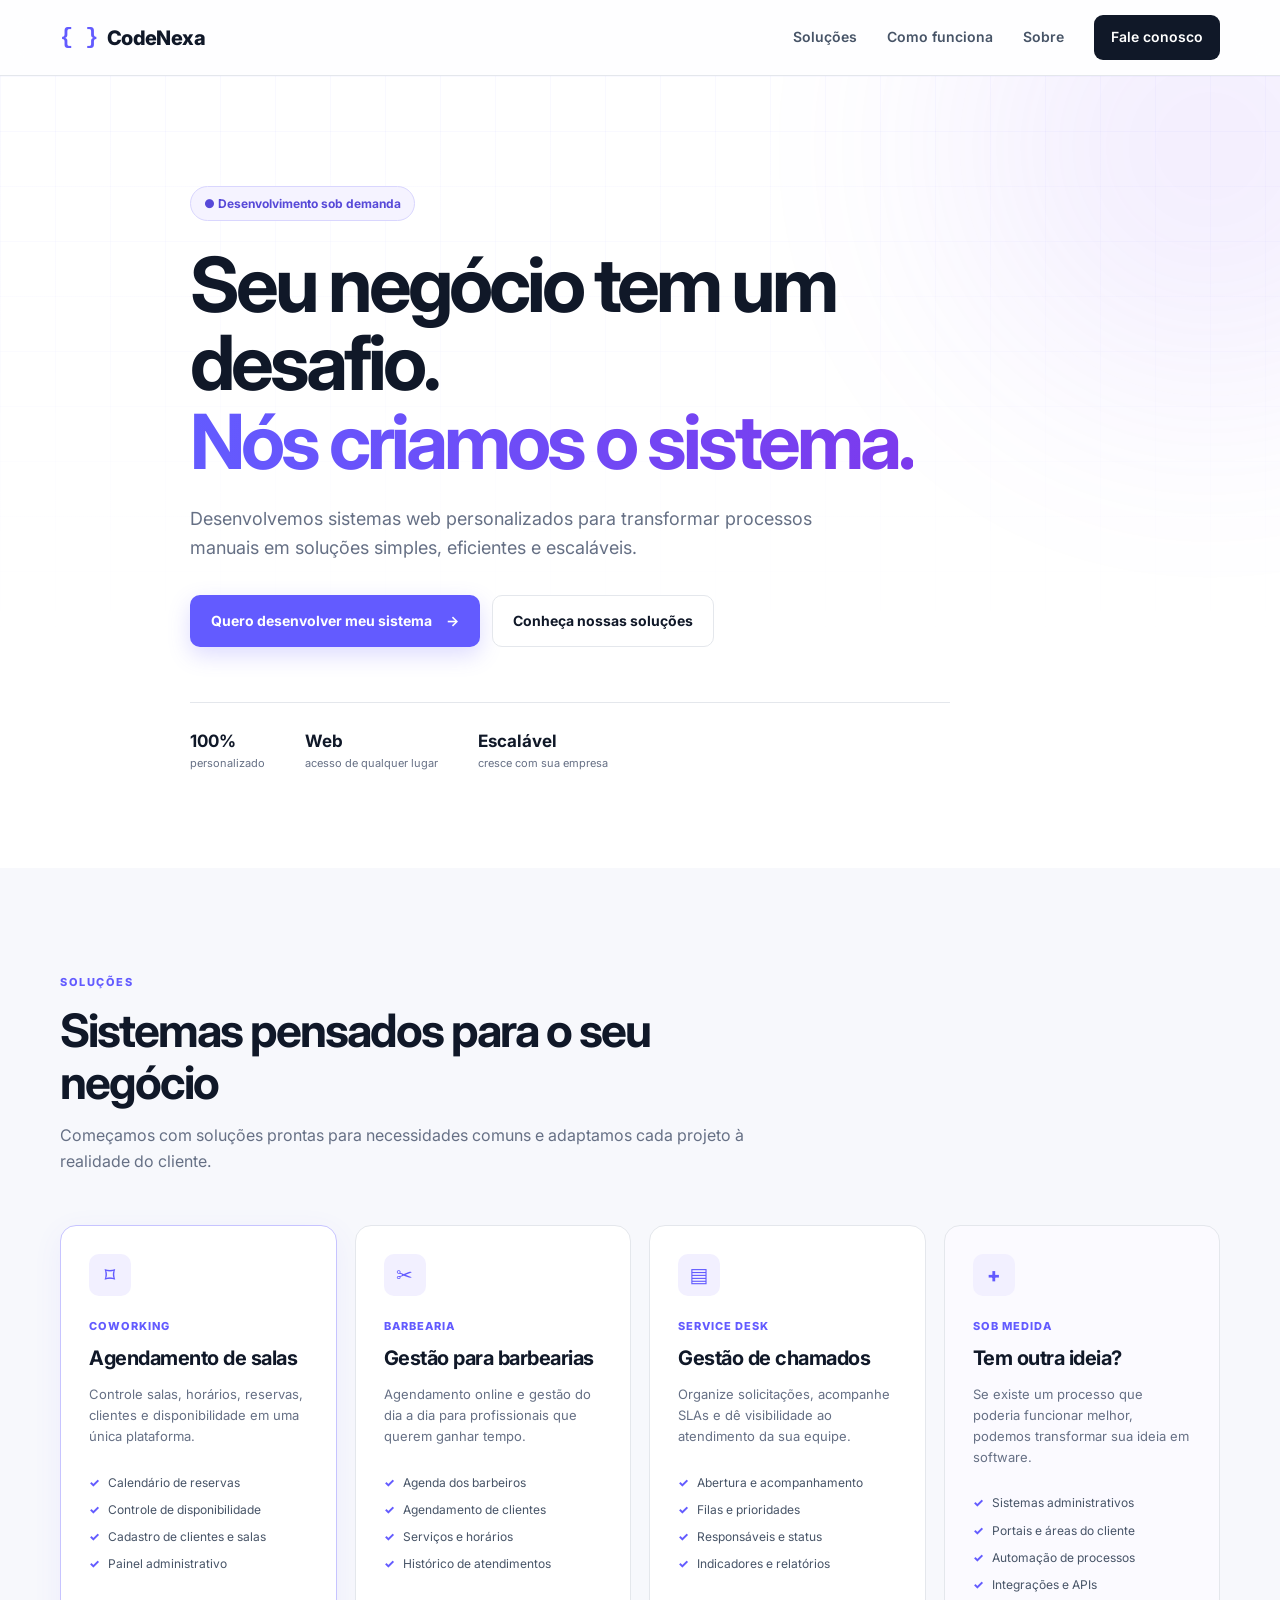
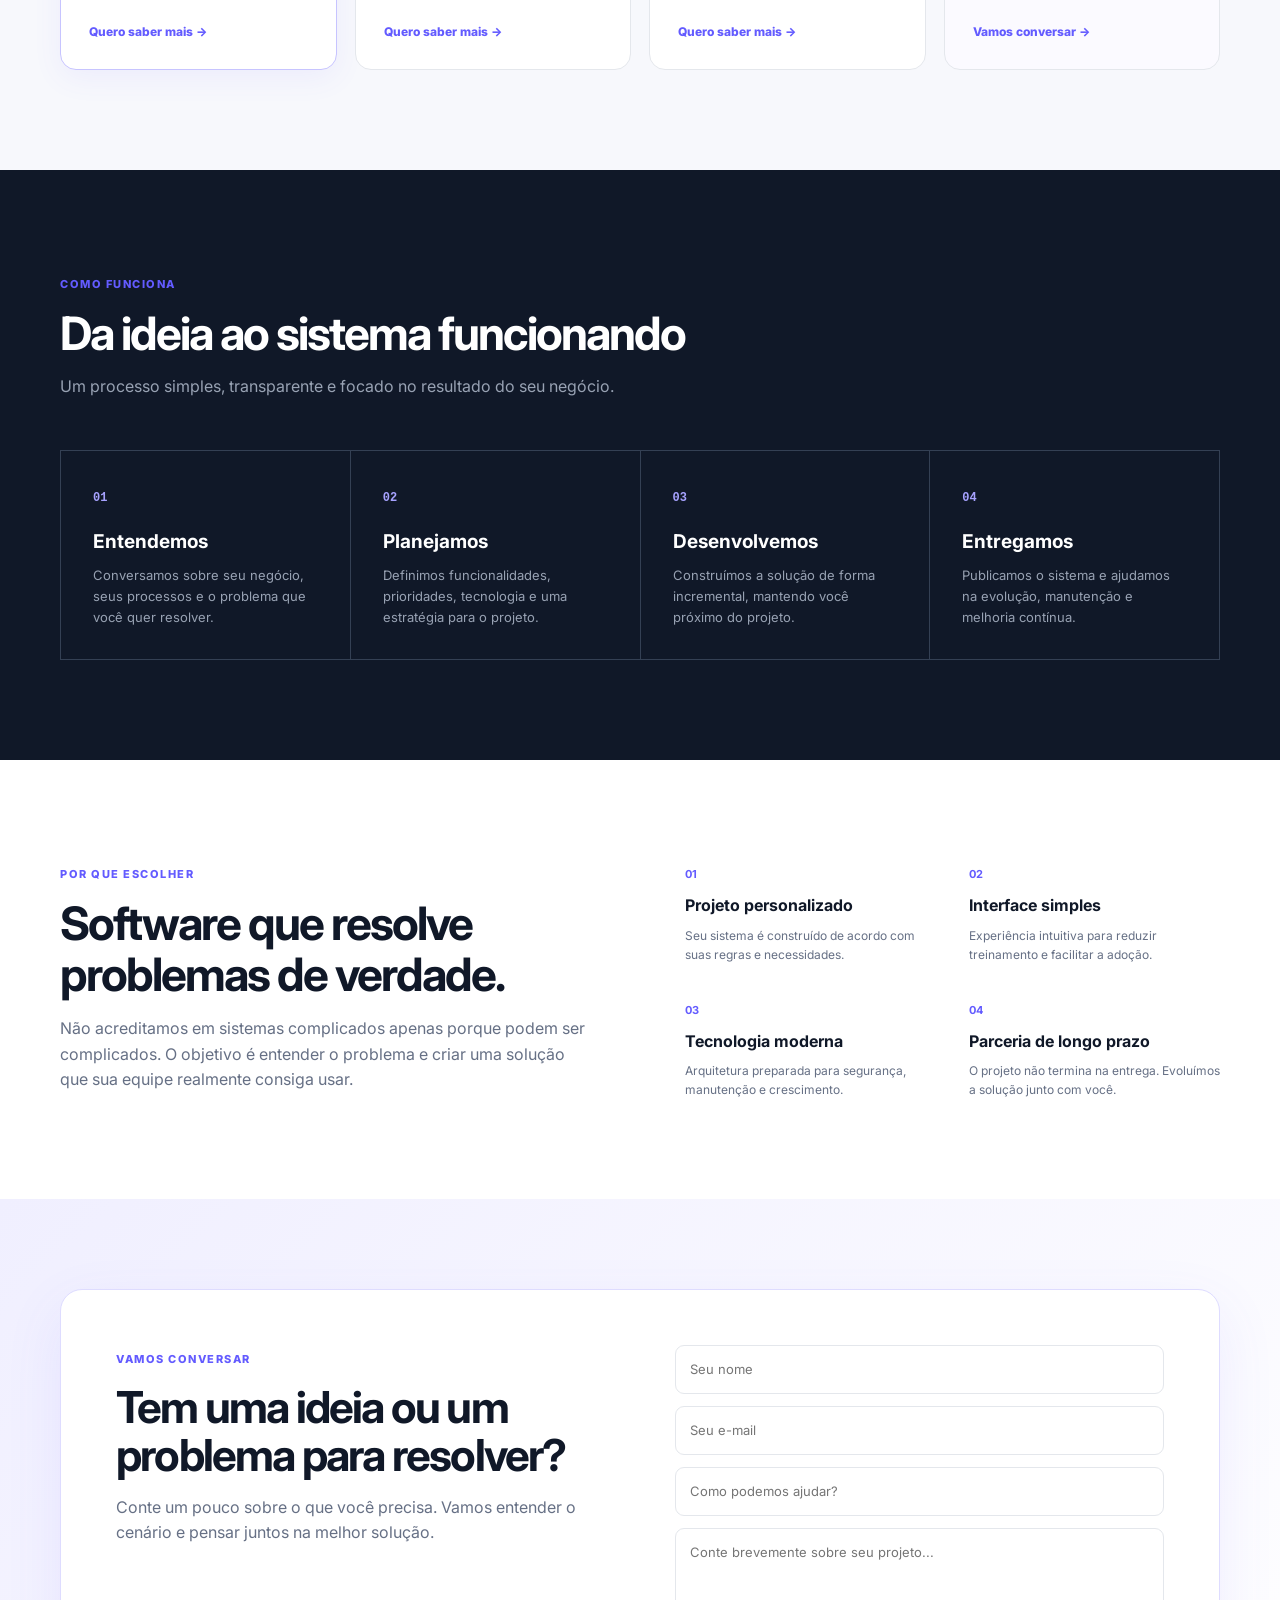
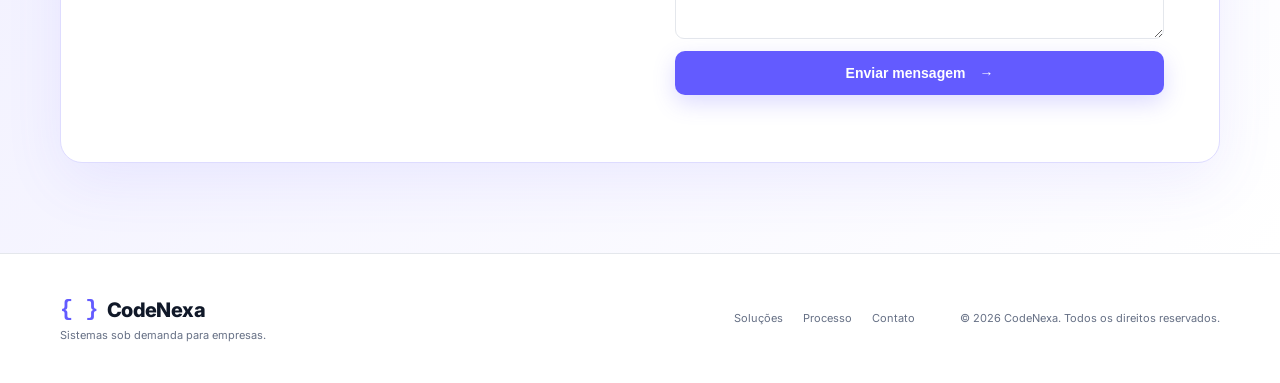
==== index.html @ 0413a6aa "Add files via upload" ====
<!DOCTYPE html>
<html lang="pt-BR">
<head>
  <meta charset="UTF-8">
  <meta name="viewport" content="width=device-width, initial-scale=1.0">
  <meta name="description" content="Desenvolvimento de sistemas sob demanda para empresas. Agendamento, gestão, atendimento e soluções personalizadas.">
  <title>CodeNexa — Sistemas sob demanda</title>
  <link rel="preconnect" href="https://fonts.googleapis.com">
  <link rel="preconnect" href="https://fonts.gstatic.com" crossorigin>
  <link href="https://fonts.googleapis.com/css2?family=Inter:wght@400;500;600;700;800&display=swap" rel="stylesheet">
  <link rel="stylesheet" href="style.css">
</head>
<body>
  <header class="header">
    <div class="container nav">
      <a href="#inicio" class="logo"><span class="logo-mark">{ }</span> CodeNexa</a>
      <nav>
        <a href="#solucoes">Soluções</a>
        <a href="#processo">Como funciona</a>
        <a href="#sobre">Sobre</a>
        <a href="#contato" class="nav-cta">Fale conosco</a>
      </nav>
      <button class="menu-btn" aria-label="Abrir menu">☰</button>
    </div>
  </header>

  <main>
    <section id="inicio" class="hero">
      <div class="hero-grid"></div>
      <div class="container hero-content">
        <div class="badge">● Desenvolvimento sob demanda</div>
        <h1>Seu negócio tem um desafio.<br><span>Nós criamos o sistema.</span></h1>
        <p class="hero-text">
          Desenvolvemos sistemas web personalizados para transformar processos manuais
          em soluções simples, eficientes e escaláveis.
        </p>
        <div class="hero-actions">
          <a href="#contato" class="btn btn-primary">Quero desenvolver meu sistema <span>→</span></a>
          <a href="#solucoes" class="btn btn-secondary">Conheça nossas soluções</a>
        </div>
        <div class="trust">
          <div><strong>100%</strong><span>personalizado</span></div>
          <div><strong>Web</strong><span>acesso de qualquer lugar</span></div>
          <div><strong>Escalável</strong><span>cresce com sua empresa</span></div>
        </div>
      </div>
    </section>

    <section id="solucoes" class="section">
      <div class="container">
        <div class="section-heading">
          <span class="eyebrow">SOLUÇÕES</span>
          <h2>Sistemas pensados para o seu negócio</h2>
          <p>Começamos com soluções prontas para necessidades comuns e adaptamos cada projeto à realidade do cliente.</p>
        </div>

        <div class="cards">
          <article class="card featured">
            <div class="card-icon">⌑</div>
            <span class="card-tag">Coworking</span>
            <h3>Agendamento de salas</h3>
            <p>Controle salas, horários, reservas, clientes e disponibilidade em uma única plataforma.</p>
            <ul>
              <li>Calendário de reservas</li>
              <li>Controle de disponibilidade</li>
              <li>Cadastro de clientes e salas</li>
              <li>Painel administrativo</li>
            </ul>
            <a href="#contato">Quero saber mais →</a>
          </article>

          <article class="card">
            <div class="card-icon">✂</div>
            <span class="card-tag">Barbearia</span>
            <h3>Gestão para barbearias</h3>
            <p>Agendamento online e gestão do dia a dia para profissionais que querem ganhar tempo.</p>
            <ul>
              <li>Agenda dos barbeiros</li>
              <li>Agendamento de clientes</li>
              <li>Serviços e horários</li>
              <li>Histórico de atendimentos</li>
            </ul>
            <a href="#contato">Quero saber mais →</a>
          </article>

          <article class="card">
            <div class="card-icon">▤</div>
            <span class="card-tag">Service Desk</span>
            <h3>Gestão de chamados</h3>
            <p>Organize solicitações, acompanhe SLAs e dê visibilidade ao atendimento da sua equipe.</p>
            <ul>
              <li>Abertura e acompanhamento</li>
              <li>Filas e prioridades</li>
              <li>Responsáveis e status</li>
              <li>Indicadores e relatórios</li>
            </ul>
            <a href="#contato">Quero saber mais →</a>
          </article>

          <article class="card custom">
            <div class="card-icon">+</div>
            <span class="card-tag">Sob medida</span>
            <h3>Tem outra ideia?</h3>
            <p>Se existe um processo que poderia funcionar melhor, podemos transformar sua ideia em software.</p>
            <ul>
              <li>Sistemas administrativos</li>
              <li>Portais e áreas do cliente</li>
              <li>Automação de processos</li>
              <li>Integrações e APIs</li>
            </ul>
            <a href="#contato">Vamos conversar →</a>
          </article>
        </div>
      </div>
    </section>

    <section id="processo" class="section dark">
      <div class="container">
        <div class="section-heading light">
          <span class="eyebrow">COMO FUNCIONA</span>
          <h2>Da ideia ao sistema funcionando</h2>
          <p>Um processo simples, transparente e focado no resultado do seu negócio.</p>
        </div>
        <div class="steps">
          <div class="step"><span>01</span><h3>Entendemos</h3><p>Conversamos sobre seu negócio, seus processos e o problema que você quer resolver.</p></div>
          <div class="step"><span>02</span><h3>Planejamos</h3><p>Definimos funcionalidades, prioridades, tecnologia e uma estratégia para o projeto.</p></div>
          <div class="step"><span>03</span><h3>Desenvolvemos</h3><p>Construímos a solução de forma incremental, mantendo você próximo do projeto.</p></div>
          <div class="step"><span>04</span><h3>Entregamos</h3><p>Publicamos o sistema e ajudamos na evolução, manutenção e melhoria contínua.</p></div>
        </div>
      </div>
    </section>

    <section id="sobre" class="section about">
      <div class="container about-grid">
        <div>
          <span class="eyebrow">POR QUE ESCOLHER</span>
          <h2>Software que resolve problemas de verdade.</h2>
          <p>Não acreditamos em sistemas complicados apenas porque podem ser complicados. O objetivo é entender o problema e criar uma solução que sua equipe realmente consiga usar.</p>
        </div>
        <div class="benefits">
          <div><b>01</b><h3>Projeto personalizado</h3><p>Seu sistema é construído de acordo com suas regras e necessidades.</p></div>
          <div><b>02</b><h3>Interface simples</h3><p>Experiência intuitiva para reduzir treinamento e facilitar a adoção.</p></div>
          <div><b>03</b><h3>Tecnologia moderna</h3><p>Arquitetura preparada para segurança, manutenção e crescimento.</p></div>
          <div><b>04</b><h3>Parceria de longo prazo</h3><p>O projeto não termina na entrega. Evoluímos a solução junto com você.</p></div>
        </div>
      </div>
    </section>

    <section id="contato" class="contact">
      <div class="container contact-box">
        <div>
          <span class="eyebrow">VAMOS CONVERSAR</span>
          <h2>Tem uma ideia ou um problema para resolver?</h2>
          <p>Conte um pouco sobre o que você precisa. Vamos entender o cenário e pensar juntos na melhor solução.</p>
        </div>
        <form id="contact-form">
          <input type="text" id="name" placeholder="Seu nome" required>
          <input type="email" id="email" placeholder="Seu e-mail" required>
          <input type="text" id="subject" placeholder="Como podemos ajudar?" required>
          <textarea id="message" rows="4" placeholder="Conte brevemente sobre seu projeto..." required></textarea>
          <button class="btn btn-primary" type="submit">Enviar mensagem <span>→</span></button>
          <small id="form-feedback"></small>
        </form>
      </div>
    </section>
  </main>

  <footer>
    <div class="container footer">
      <div><a href="#inicio" class="logo"><span class="logo-mark">{ }</span> CodeNexa</a><p>Sistemas sob demanda para empresas.</p></div>
      <div class="footer-links"><a href="#solucoes">Soluções</a><a href="#processo">Processo</a><a href="#contato">Contato</a></div>
      <p class="copyright">© <span id="year"></span> CodeNexa. Todos os direitos reservados.</p>
    </div>
  </footer>
  <script src="script.js"></script>
</body>
</html>
---- style.css ----
*{box-sizing:border-box;margin:0;padding:0}
:root{--bg:#f7f8fc;--surface:#fff;--text:#101828;--muted:#667085;--line:#e4e7ec;--primary:#635bff;--primary2:#7c3aed;--dark:#101828;--max:1160px}
html{scroll-behavior:smooth}
body{font-family:Inter,system-ui,sans-serif;color:var(--text);background:var(--bg);line-height:1.6}
a{text-decoration:none;color:inherit}
.container{width:min(var(--max),calc(100% - 40px));margin:auto}
.header{height:76px;background:rgba(255,255,255,.86);backdrop-filter:blur(14px);border-bottom:1px solid var(--line);position:sticky;top:0;z-index:20}
.nav{height:100%;display:flex;align-items:center;justify-content:space-between}
.logo{font-size:20px;font-weight:800;letter-spacing:-.6px;display:flex;align-items:center;gap:9px}
.logo-mark{color:var(--primary);font-family:monospace;font-size:22px}
nav{display:flex;align-items:center;gap:30px;font-size:14px;font-weight:600;color:#475467}
nav a:hover{color:var(--primary)}
.nav-cta{background:var(--dark);color:#fff!important;padding:11px 17px;border-radius:9px}
.menu-btn{display:none;border:0;background:none;font-size:24px}
.hero{position:relative;overflow:hidden;background:#fff;padding:110px 0 95px}
.hero-grid{position:absolute;inset:0;background-image:linear-gradient(rgba(99,91,255,.06) 1px,transparent 1px),linear-gradient(90deg,rgba(99,91,255,.06) 1px,transparent 1px);background-size:55px 55px;mask-image:linear-gradient(to bottom,black,transparent 75%);opacity:.65}
.hero:after{content:"";position:absolute;width:500px;height:500px;background:#8b5cf6;filter:blur(120px);opacity:.10;border-radius:50%;right:-180px;top:-180px}
.hero-content{position:relative;z-index:1;max-width:900px}
.badge{display:inline-flex;gap:8px;align-items:center;border:1px solid #d9d6fe;background:#f5f3ff;color:#5749d8;border-radius:999px;padding:7px 13px;font-size:12px;font-weight:700;margin-bottom:24px}
.hero h1{font-size:clamp(44px,6vw,76px);line-height:1.03;letter-spacing:-4px;max-width:900px}
.hero h1 span{background:linear-gradient(100deg,var(--primary),var(--primary2));-webkit-background-clip:text;background-clip:text;color:transparent}
.hero-text{font-size:18px;color:var(--muted);max-width:650px;margin:25px 0 32px}
.hero-actions{display:flex;gap:12px;flex-wrap:wrap}
.btn{display:inline-flex;justify-content:center;align-items:center;gap:14px;padding:14px 20px;border-radius:10px;font-weight:700;font-size:14px;border:1px solid transparent;cursor:pointer}
.btn-primary{background:var(--primary);color:white;box-shadow:0 8px 22px rgba(99,91,255,.22)}
.btn-primary:hover{transform:translateY(-1px);background:#554df0}
.btn-secondary{border-color:var(--line);background:white}
.trust{display:flex;gap:40px;margin-top:55px;padding-top:25px;border-top:1px solid var(--line);max-width:760px}
.trust div{display:flex;flex-direction:column}.trust strong{font-size:17px}.trust span{font-size:11px;color:var(--muted)}
.section{padding:100px 0}
.section-heading{max-width:700px;margin-bottom:50px}.eyebrow{font-size:11px;font-weight:800;letter-spacing:1.5px;color:var(--primary)}
.section-heading h2,.about h2{font-size:clamp(32px,4vw,46px);line-height:1.12;letter-spacing:-2px;margin:12px 0 15px}.section-heading p,.about p{color:var(--muted)}
.cards{display:grid;grid-template-columns:repeat(4,1fr);gap:18px}
.card{background:var(--surface);border:1px solid var(--line);border-radius:16px;padding:28px;min-height:400px;display:flex;flex-direction:column;transition:.2s}
.card:hover{transform:translateY(-5px);box-shadow:0 16px 35px rgba(16,24,40,.08)}
.card.featured{border-color:#c7c4ff;box-shadow:0 8px 30px rgba(99,91,255,.07)}
.card-icon{width:42px;height:42px;border-radius:10px;background:#f2f0ff;color:var(--primary);display:grid;place-items:center;font-weight:800;font-size:20px;margin-bottom:22px}
.card-tag{font-size:11px;color:var(--primary);font-weight:800;text-transform:uppercase;letter-spacing:1px}
.card h3{font-size:20px;margin:7px 0 10px;letter-spacing:-.5px}.card p{font-size:13px;color:var(--muted);margin-bottom:18px}
.card ul{list-style:none;font-size:12px;color:#475467;margin-bottom:20px}.card li{margin:8px 0}.card li:before{content:"✓";color:#635bff;font-weight:800;margin-right:8px}
.card a{margin-top:auto;color:var(--primary);font-size:12px;font-weight:800}.custom{background:#fbfaff}
.dark{background:var(--dark);color:#fff}.light p{color:#98a2b3}.light h2{color:#fff}
.steps{display:grid;grid-template-columns:repeat(4,1fr);gap:1px;background:#344054;border:1px solid #344054}
.step{background:var(--dark);padding:32px}.step span{font:700 12px monospace;color:#a7a2ff}.step h3{margin:18px 0 8px;font-size:19px}.step p{color:#98a2b3;font-size:13px}
.about{background:#fff}.about-grid{display:grid;grid-template-columns:1fr 1fr;gap:90px;align-items:start}
.benefits{display:grid;grid-template-columns:1fr 1fr;gap:32px}.benefits b{color:var(--primary);font-size:11px}.benefits h3{font-size:16px;margin:7px 0}.benefits p{font-size:12px}
.contact{padding:90px 0;background:linear-gradient(135deg,#f0efff,#fff)}
.contact-box{background:#fff;border:1px solid #dedcff;border-radius:22px;padding:55px;display:grid;grid-template-columns:1fr 1fr;gap:70px;box-shadow:0 20px 60px rgba(99,91,255,.09)}
.contact-box h2{font-size:clamp(30px,4vw,44px);line-height:1.1;letter-spacing:-1.8px;margin:12px 0 15px}.contact-box p{color:var(--muted)}
form{display:grid;gap:12px}input,textarea{width:100%;border:1px solid var(--line);border-radius:9px;padding:13px 14px;font:inherit;font-size:13px;outline:none;background:#fff}input:focus,textarea:focus{border-color:#aaa5ff;box-shadow:0 0 0 3px #eeecff}textarea{resize:vertical}form .btn{border:0}.form-feedback{font-size:12px;color:var(--primary)}
footer{background:#fff;border-top:1px solid var(--line);padding:38px 0}.footer{display:flex;align-items:center;gap:30px}.footer p{font-size:11px;color:var(--muted)}.footer-links{display:flex;gap:20px;margin-left:auto;font-size:11px;color:#667085}.copyright{margin-left:15px}
@media(max-width:900px){.cards{grid-template-columns:1fr 1fr}.steps{grid-template-columns:1fr 1fr}.about-grid,.contact-box{grid-template-columns:1fr;gap:40px}.contact-box{padding:35px}.footer{flex-wrap:wrap}.copyright{margin-left:0;width:100%}}
@media(max-width:650px){.container{width:min(var(--max),calc(100% - 28px))}.header{height:68px}nav{display:none}.menu-btn{display:block}.hero{padding:75px 0 65px}.hero h1{font-size:45px;letter-spacing:-2.5px}.hero-text{font-size:16px}.trust{gap:20px}.section{padding:70px 0}.cards,.steps,.benefits{grid-template-columns:1fr}.card{min-height:auto}.contact{padding:60px 0}.footer-links{display:none}}
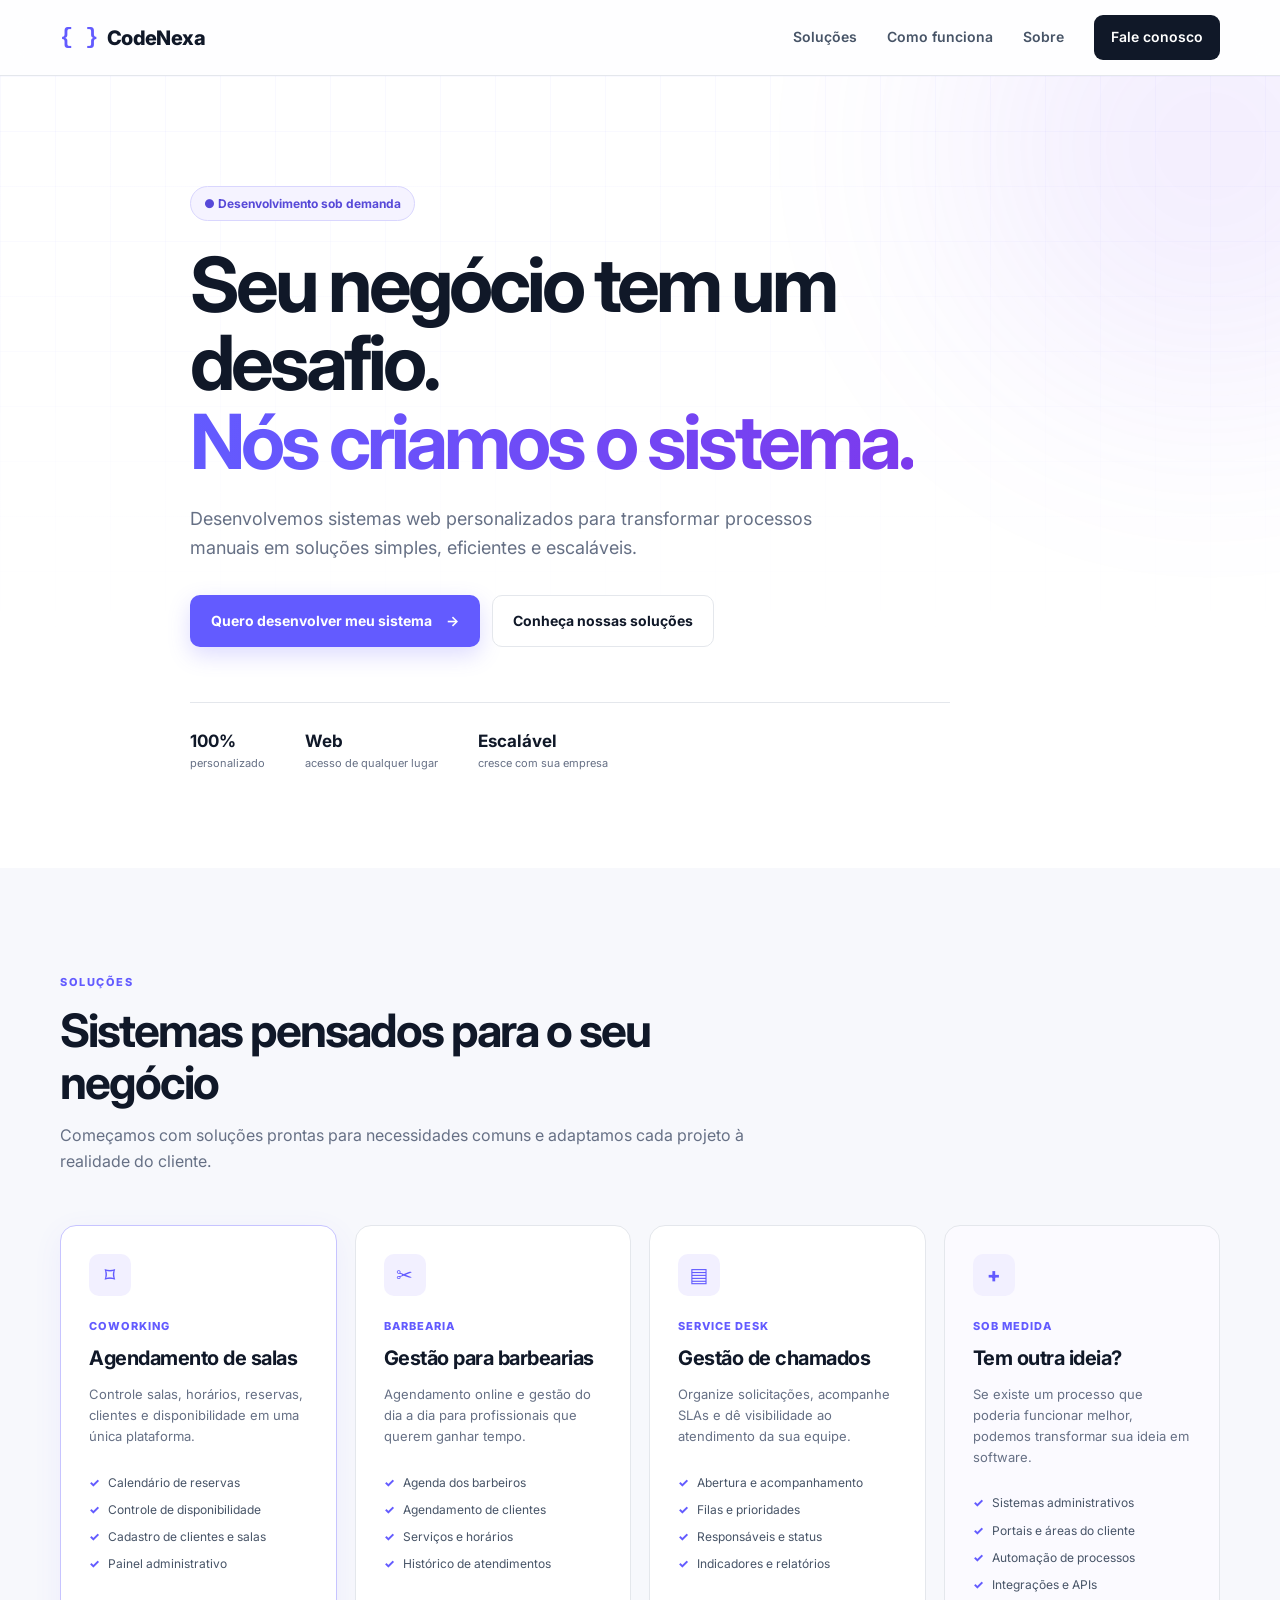
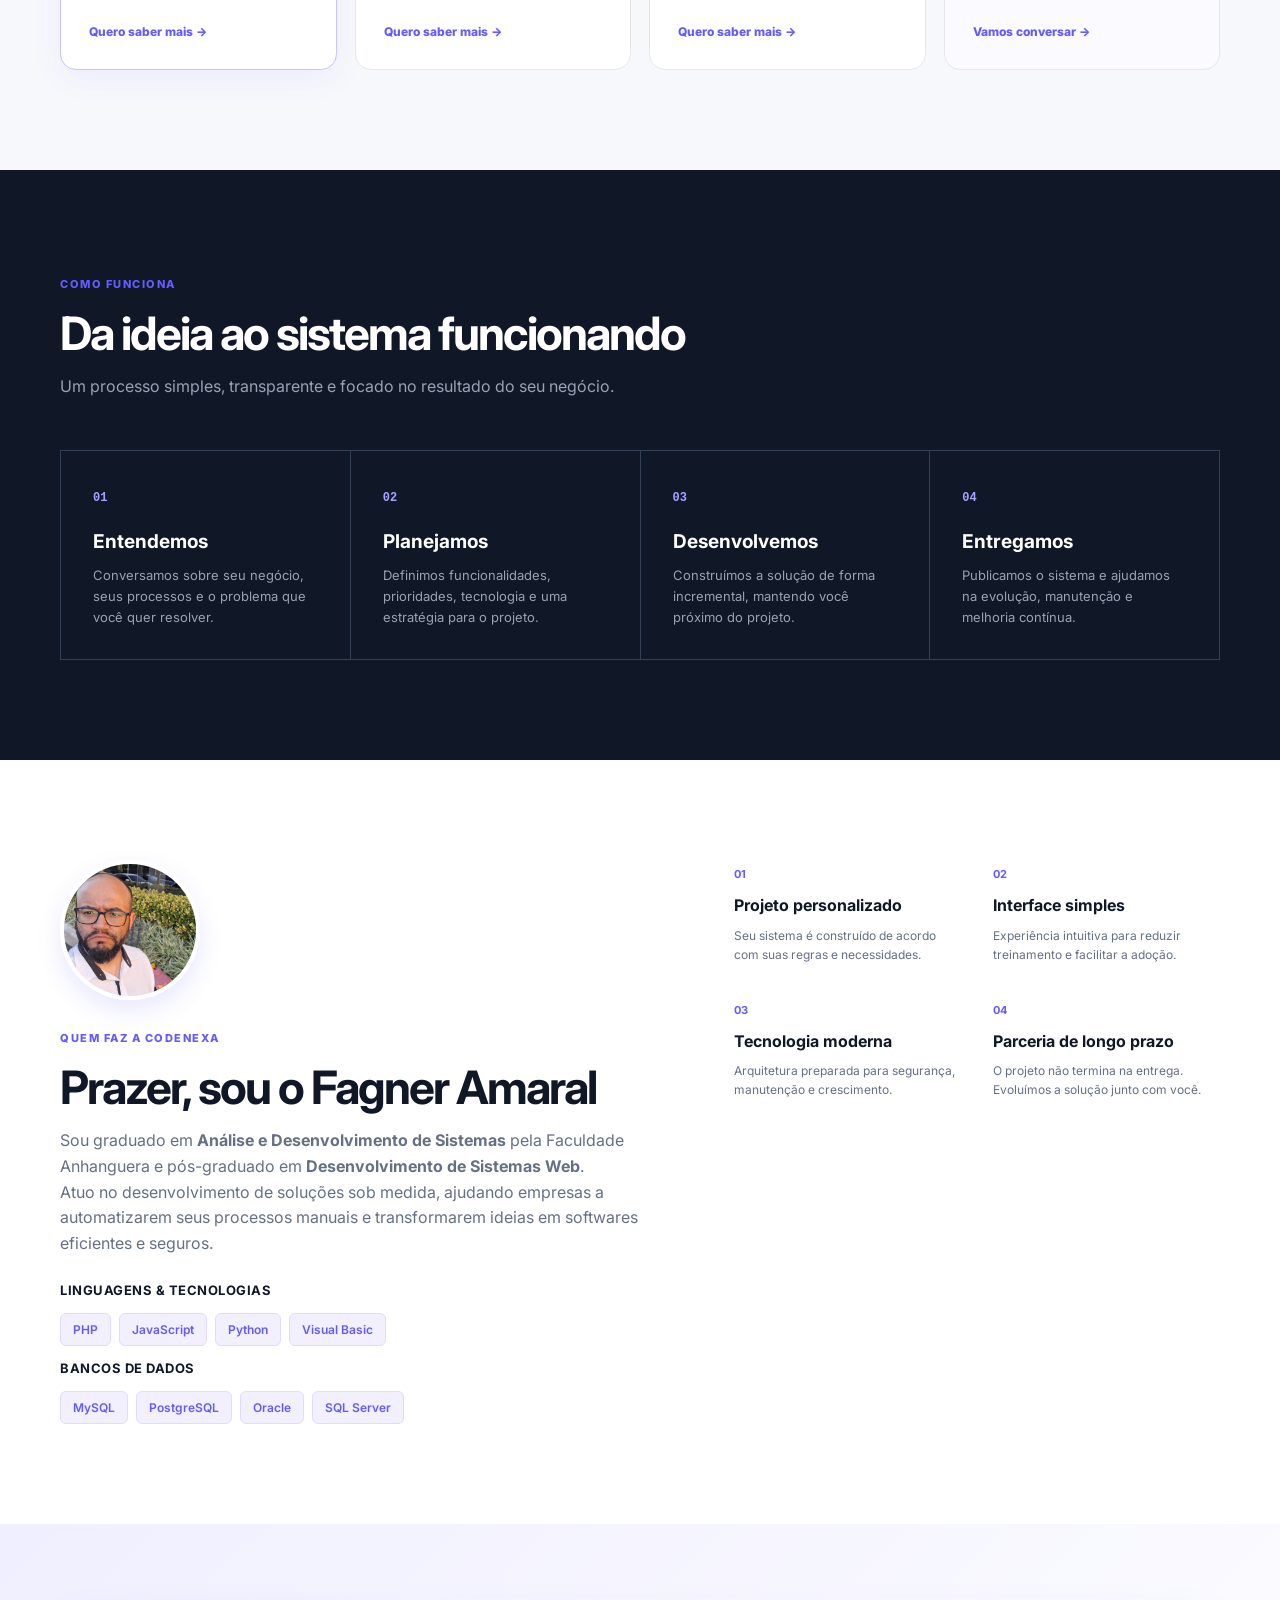
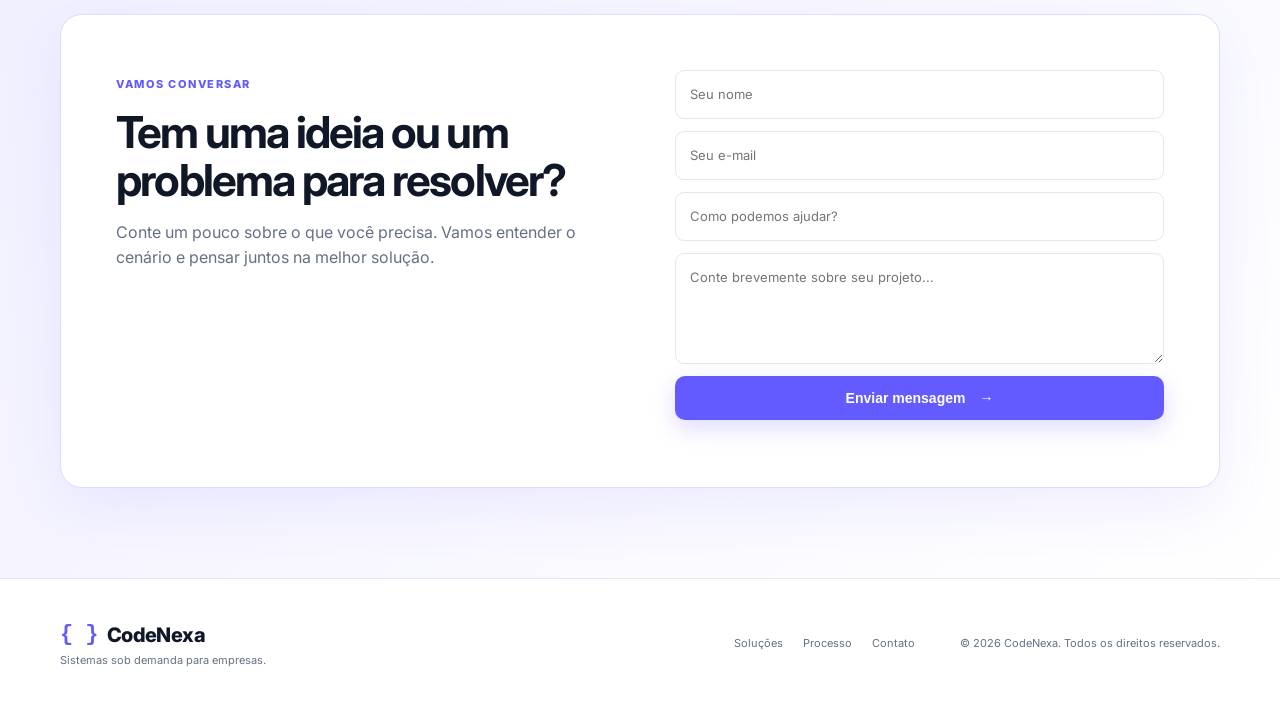
==== commit 1ac6046f: "Add files via upload" ====
--- a/index.html
+++ b/index.html
@@ -130,21 +130,50 @@
       </div>
     </section>
 
-    <section id="sobre" class="section about">
-      <div class="container about-grid">
-        <div>
-          <span class="eyebrow">POR QUE ESCOLHER</span>
-          <h2>Software que resolve problemas de verdade.</h2>
-          <p>Não acreditamos em sistemas complicados apenas porque podem ser complicados. O objetivo é entender o problema e criar uma solução que sua equipe realmente consiga usar.</p>
-        </div>
-        <div class="benefits">
-          <div><b>01</b><h3>Projeto personalizado</h3><p>Seu sistema é construído de acordo com suas regras e necessidades.</p></div>
-          <div><b>02</b><h3>Interface simples</h3><p>Experiência intuitiva para reduzir treinamento e facilitar a adoção.</p></div>
-          <div><b>03</b><h3>Tecnologia moderna</h3><p>Arquitetura preparada para segurança, manutenção e crescimento.</p></div>
-          <div><b>04</b><h3>Parceria de longo prazo</h3><p>O projeto não termina na entrega. Evoluímos a solução junto com você.</p></div>
-        </div>
-      </div>
-    </section>
+   <section id="sobre" class="section about">
+  <div class="container about-grid">
+    <div class="about-profile">
+      <div class="profile-image-wrapper">
+        <img src="sobre_mim.jpeg" alt="Fagner Amaral" class="profile-img">
+      </div>
+      <div class="profile-info">
+        <span class="eyebrow">QUEM FAZ A CODENEXA</span>
+        <h2>Prazer, sou o Fagner Amaral</h2>
+        <p>
+          Sou graduado em <strong>Análise e Desenvolvimento de Sistemas</strong> pela Faculdade Anhanguera e pós-graduado em <strong>Desenvolvimento de Sistemas Web</strong>.
+        </p>
+        <p>
+          Atuo no desenvolvimento de soluções sob medida, ajudando empresas a automatizarem seus processos manuais e transformarem ideias em softwares eficientes e seguros.
+        </p>
+        
+        <div class="tech-stack">
+          <h3>Linguagens & Tecnologias</h3>
+          <div class="tags">
+            <span>PHP</span>
+            <span>JavaScript</span>
+            <span>Python</span>
+            <span>Visual Basic</span>
+          </div>
+          
+          <h3>Bancos de Dados</h3>
+          <div class="tags">
+            <span>MySQL</span>
+            <span>PostgreSQL</span>
+            <span>Oracle</span>
+            <span>SQL Server</span>
+          </div>
+        </div>
+      </div>
+    </div>
+
+    <div class="benefits">
+      <div><b>01</b><h3>Projeto personalizado</h3><p>Seu sistema é construído de acordo com suas regras e necessidades.</p></div>
+      <div><b>02</b><h3>Interface simples</h3><p>Experiência intuitiva para reduzir treinamento e facilitar a adoção.</p></div>
+      <div><b>03</b><h3>Tecnologia moderna</h3><p>Arquitetura preparada para segurança, manutenção e crescimento.</p></div>
+      <div><b>04</b><h3>Parceria de longo prazo</h3><p>O projeto não termina na entrega. Evoluímos a solução junto com você.</p></div>
+    </div>
+  </div>
+</section>
 
     <section id="contato" class="contact">
       <div class="container contact-box">
--- a/style.css
+++ b/style.css
@@ -51,3 +51,67 @@
 footer{background:#fff;border-top:1px solid var(--line);padding:38px 0}.footer{display:flex;align-items:center;gap:30px}.footer p{font-size:11px;color:var(--muted)}.footer-links{display:flex;gap:20px;margin-left:auto;font-size:11px;color:#667085}.copyright{margin-left:15px}
 @media(max-width:900px){.cards{grid-template-columns:1fr 1fr}.steps{grid-template-columns:1fr 1fr}.about-grid,.contact-box{grid-template-columns:1fr;gap:40px}.contact-box{padding:35px}.footer{flex-wrap:wrap}.copyright{margin-left:0;width:100%}}
 @media(max-width:650px){.container{width:min(var(--max),calc(100% - 28px))}.header{height:68px}nav{display:none}.menu-btn{display:block}.hero{padding:75px 0 65px}.hero h1{font-size:45px;letter-spacing:-2.5px}.hero-text{font-size:16px}.trust{gap:20px}.section{padding:70px 0}.cards,.steps,.benefits{grid-template-columns:1fr}.card{min-height:auto}.contact{padding:60px 0}.footer-links{display:none}}
+
+
+/* Estilos para a seção Sobre / Perfil */
+.about-grid {
+  grid-template-columns: 1.2fr 1fr;
+}
+
+.about-profile {
+  display: flex;
+  flex-direction: column;
+  gap: 24px;
+}
+
+.profile-image-wrapper {
+  width: 140px;
+  height: 140px;
+  border-radius: 50%;
+  overflow: hidden;
+  border: 4px solid #fff;
+  box-shadow: 0 10px 25px rgba(99, 91, 255, 0.15);
+}
+
+.profile-img {
+  width: 100%;
+  height: 100%;
+  object-fit: cover;
+}
+
+.tech-stack {
+  margin-top: 24px;
+  display: flex;
+  flex-direction: column;
+  gap: 12px;
+}
+
+.tech-stack h3 {
+  font-size: 13px;
+  font-weight: 700;
+  color: var(--dark);
+  text-transform: uppercase;
+  letter-spacing: 0.5px;
+}
+
+.tags {
+  display: flex;
+  flex-wrap: wrap;
+  gap: 8px;
+}
+
+.tags span {
+  background: #f2f0ff;
+  color: var(--primary);
+  font-size: 12px;
+  font-weight: 600;
+  padding: 6px 12px;
+  border-radius: 6px;
+  border: 1px solid #e0dbff;
+}
+
+@media (max-width: 900px) {
+  .about-grid {
+    grid-template-columns: 1fr;
+  }
+}
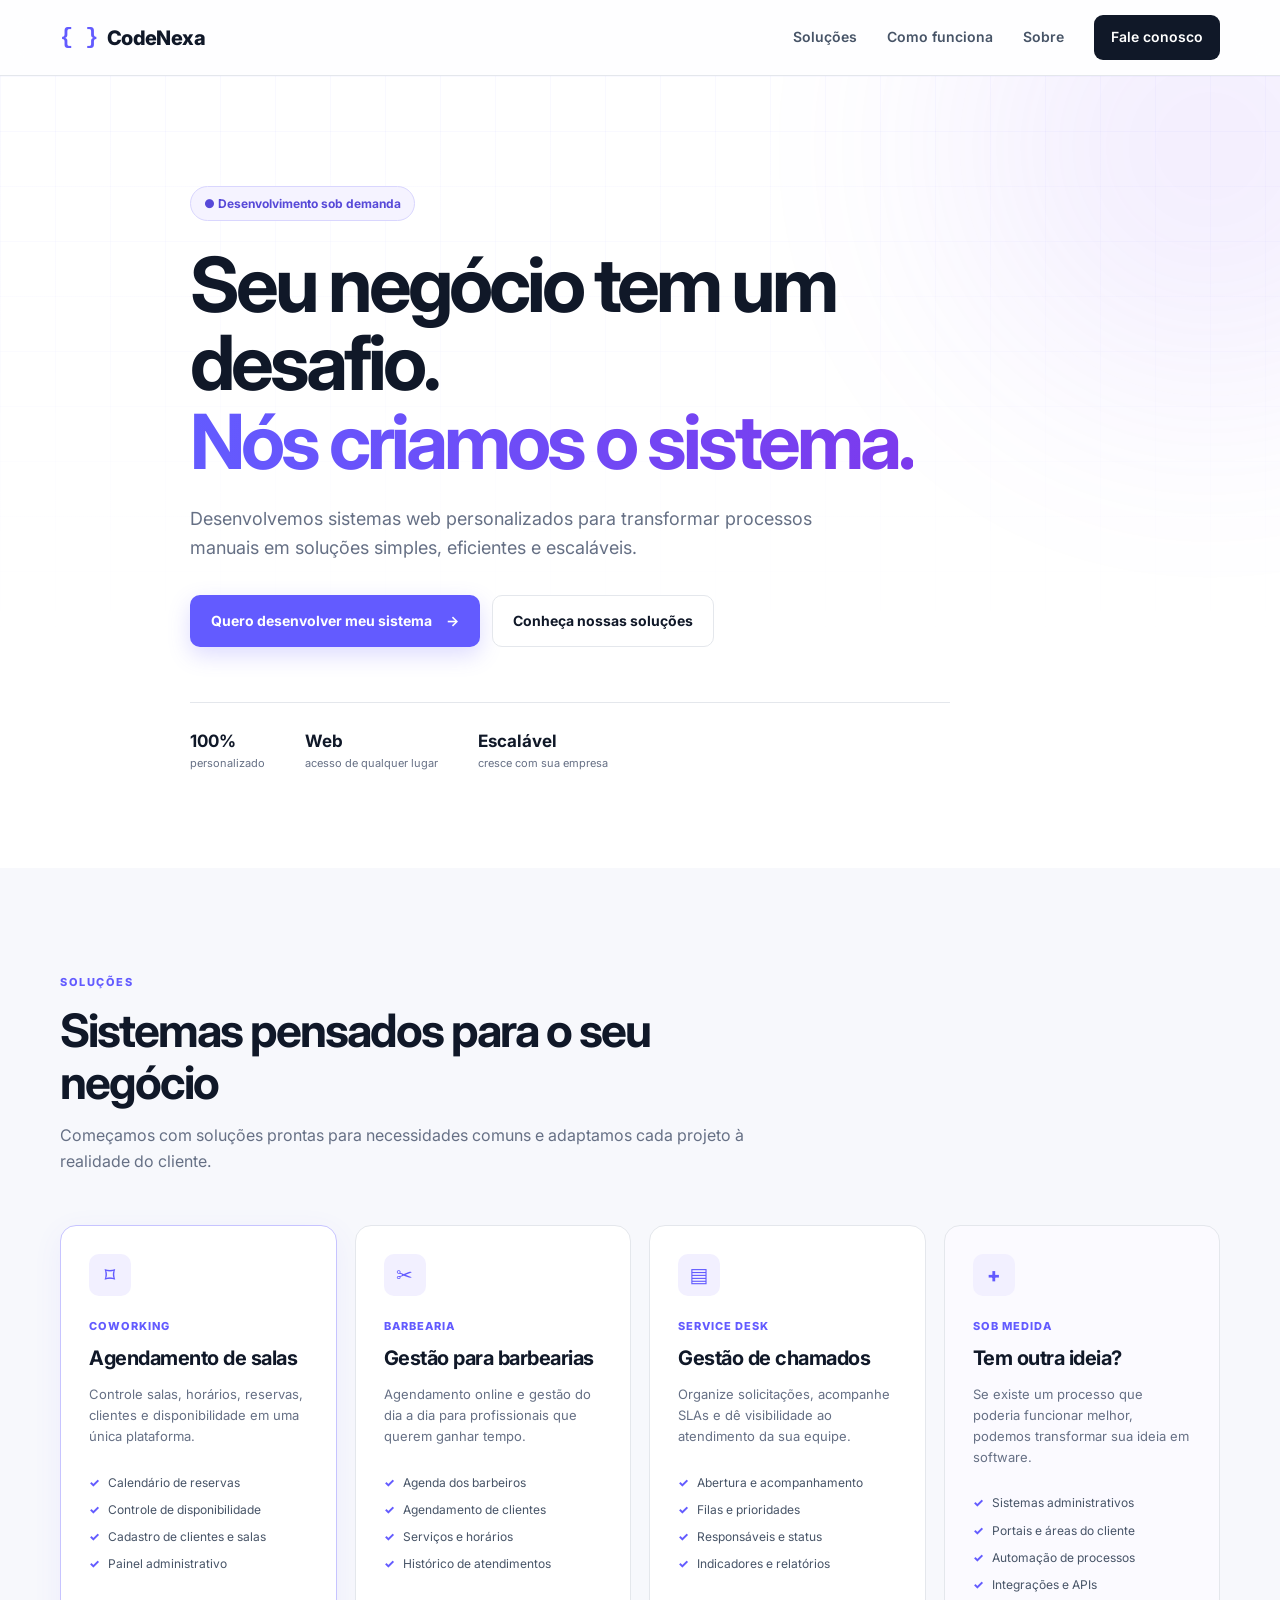
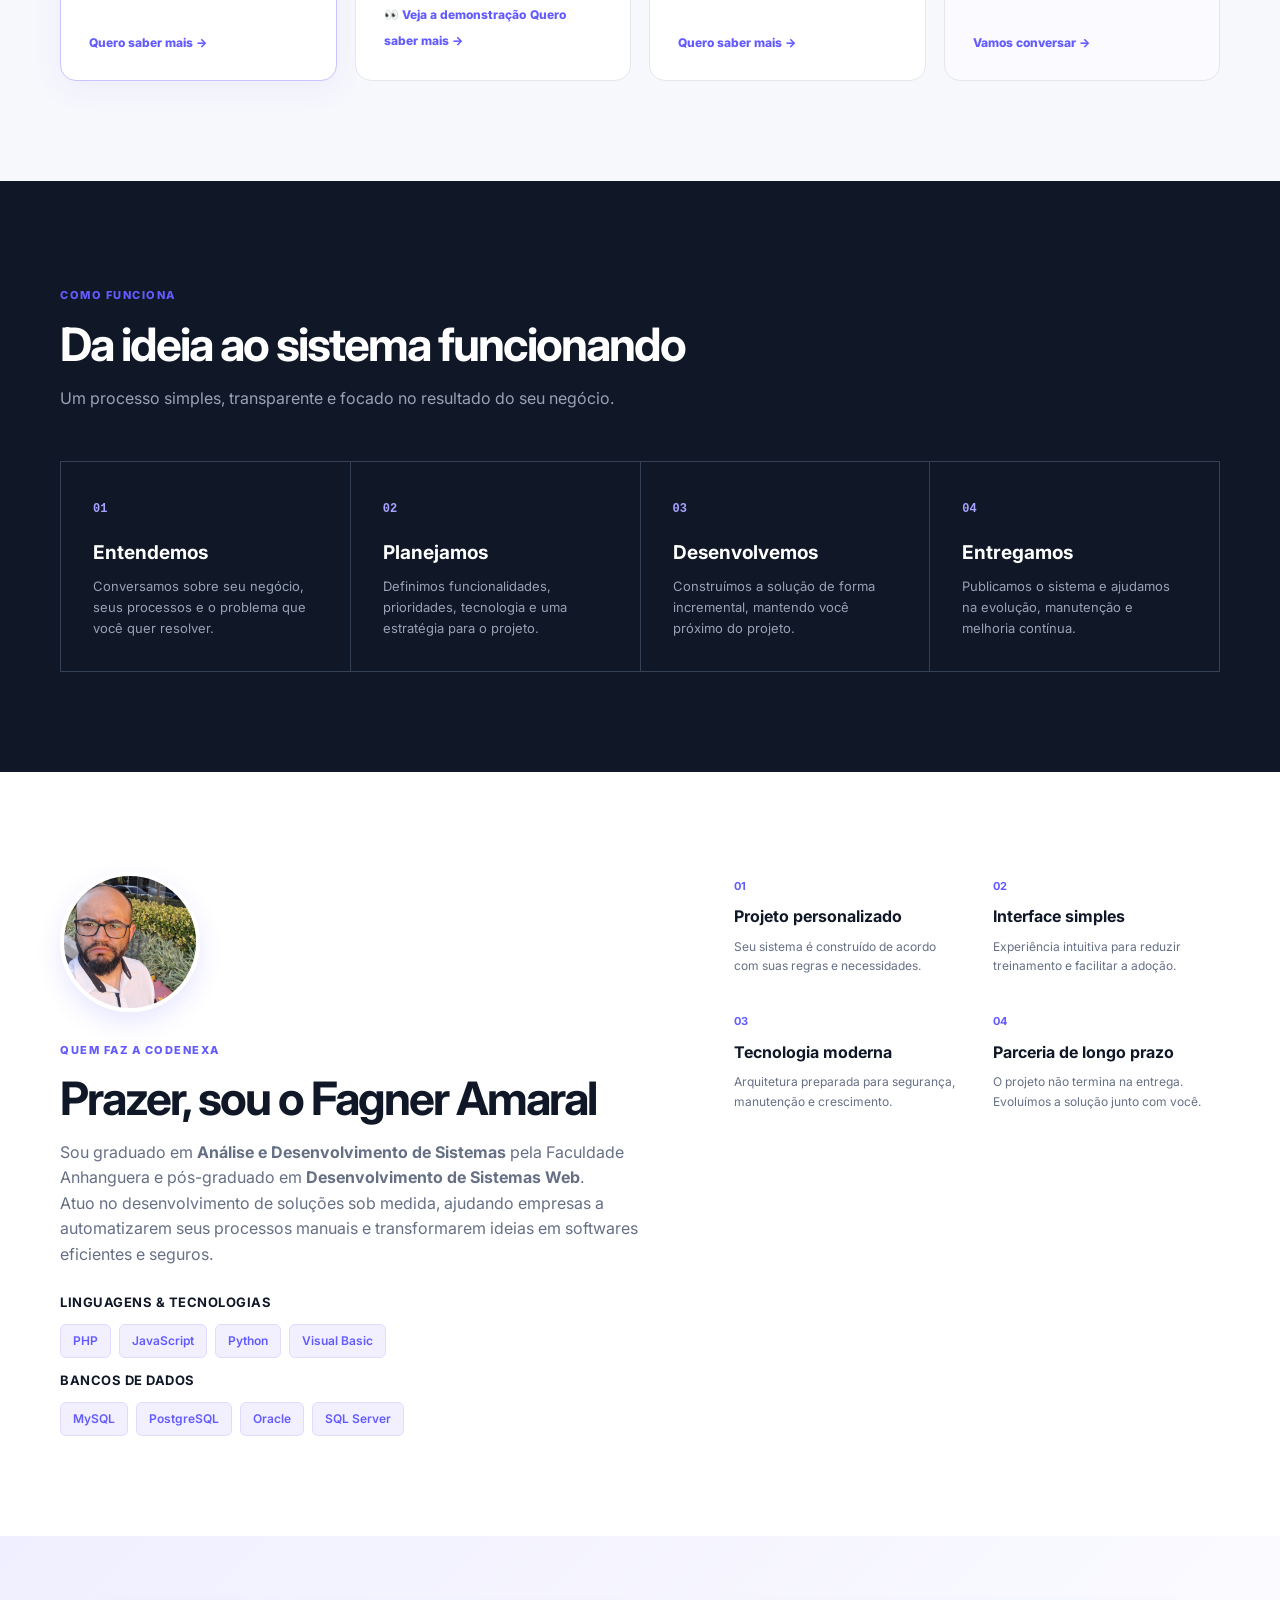
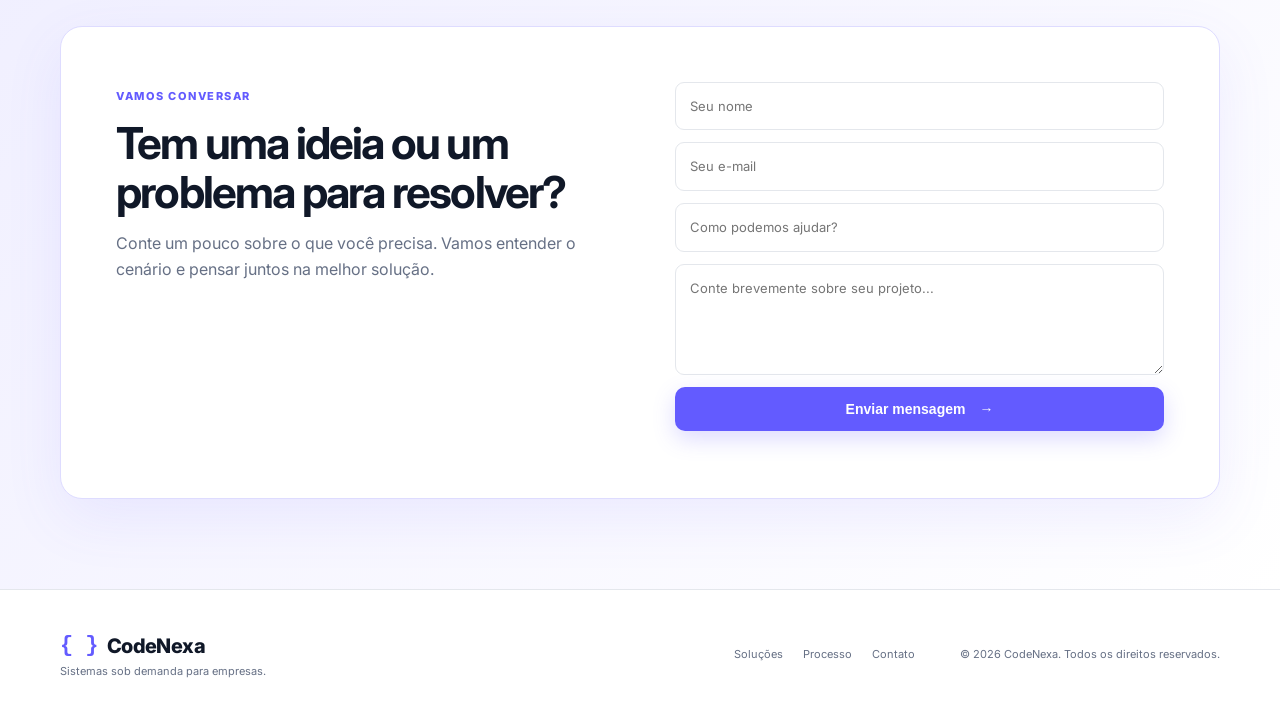
==== commit fb97e874: "Update index.html" ====
--- a/index.html
+++ b/index.html
@@ -1,3 +1,4 @@
+
 <!DOCTYPE html>
 <html lang="pt-BR">
 <head>
@@ -80,7 +81,10 @@
               <li>Serviços e horários</li>
               <li>Histórico de atendimentos</li>
             </ul>
-            <a href="#contato">Quero saber mais →</a>
+            <div class="card-actions">
+              <a class="btn-demo" href="tutoriais/agendamento.html">👀 Veja a demonstração</a>
+              <a href="#contato">Quero saber mais →</a>
+            </div>
           </article>
 
           <article class="card">
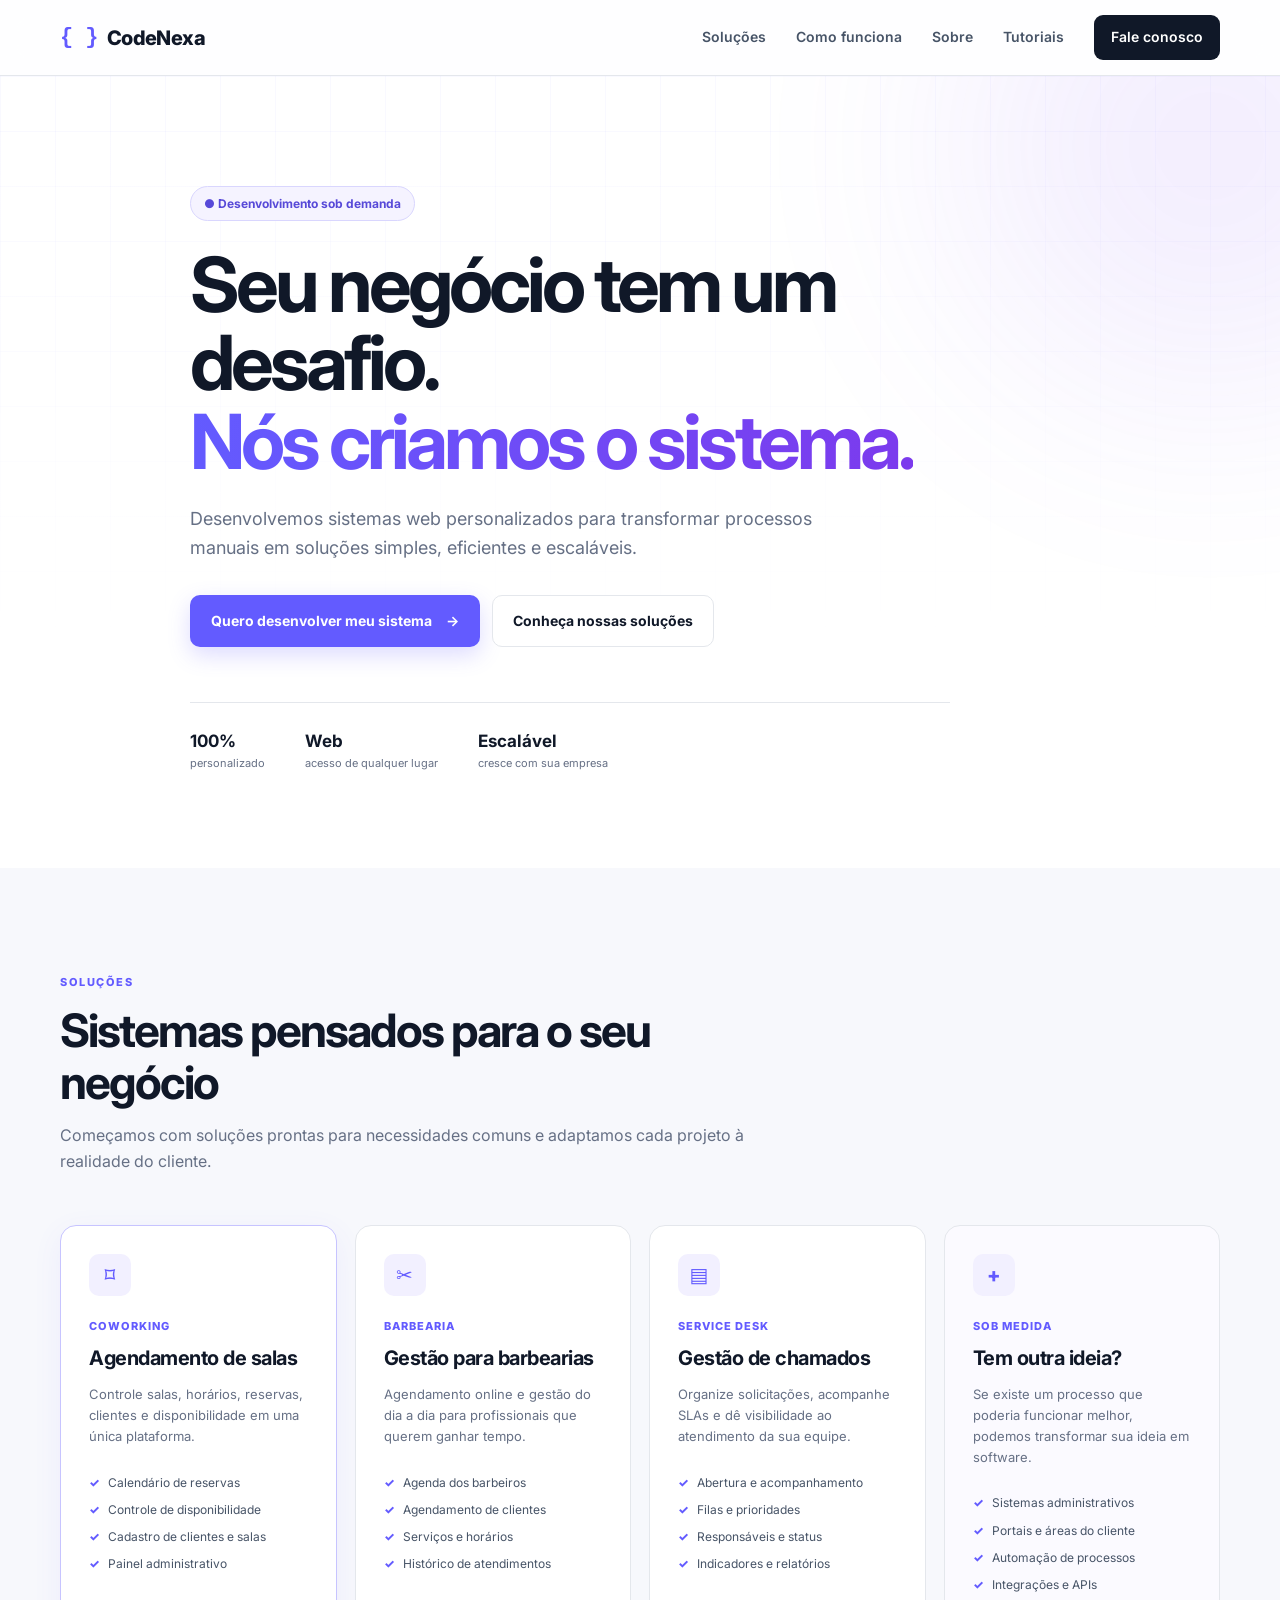
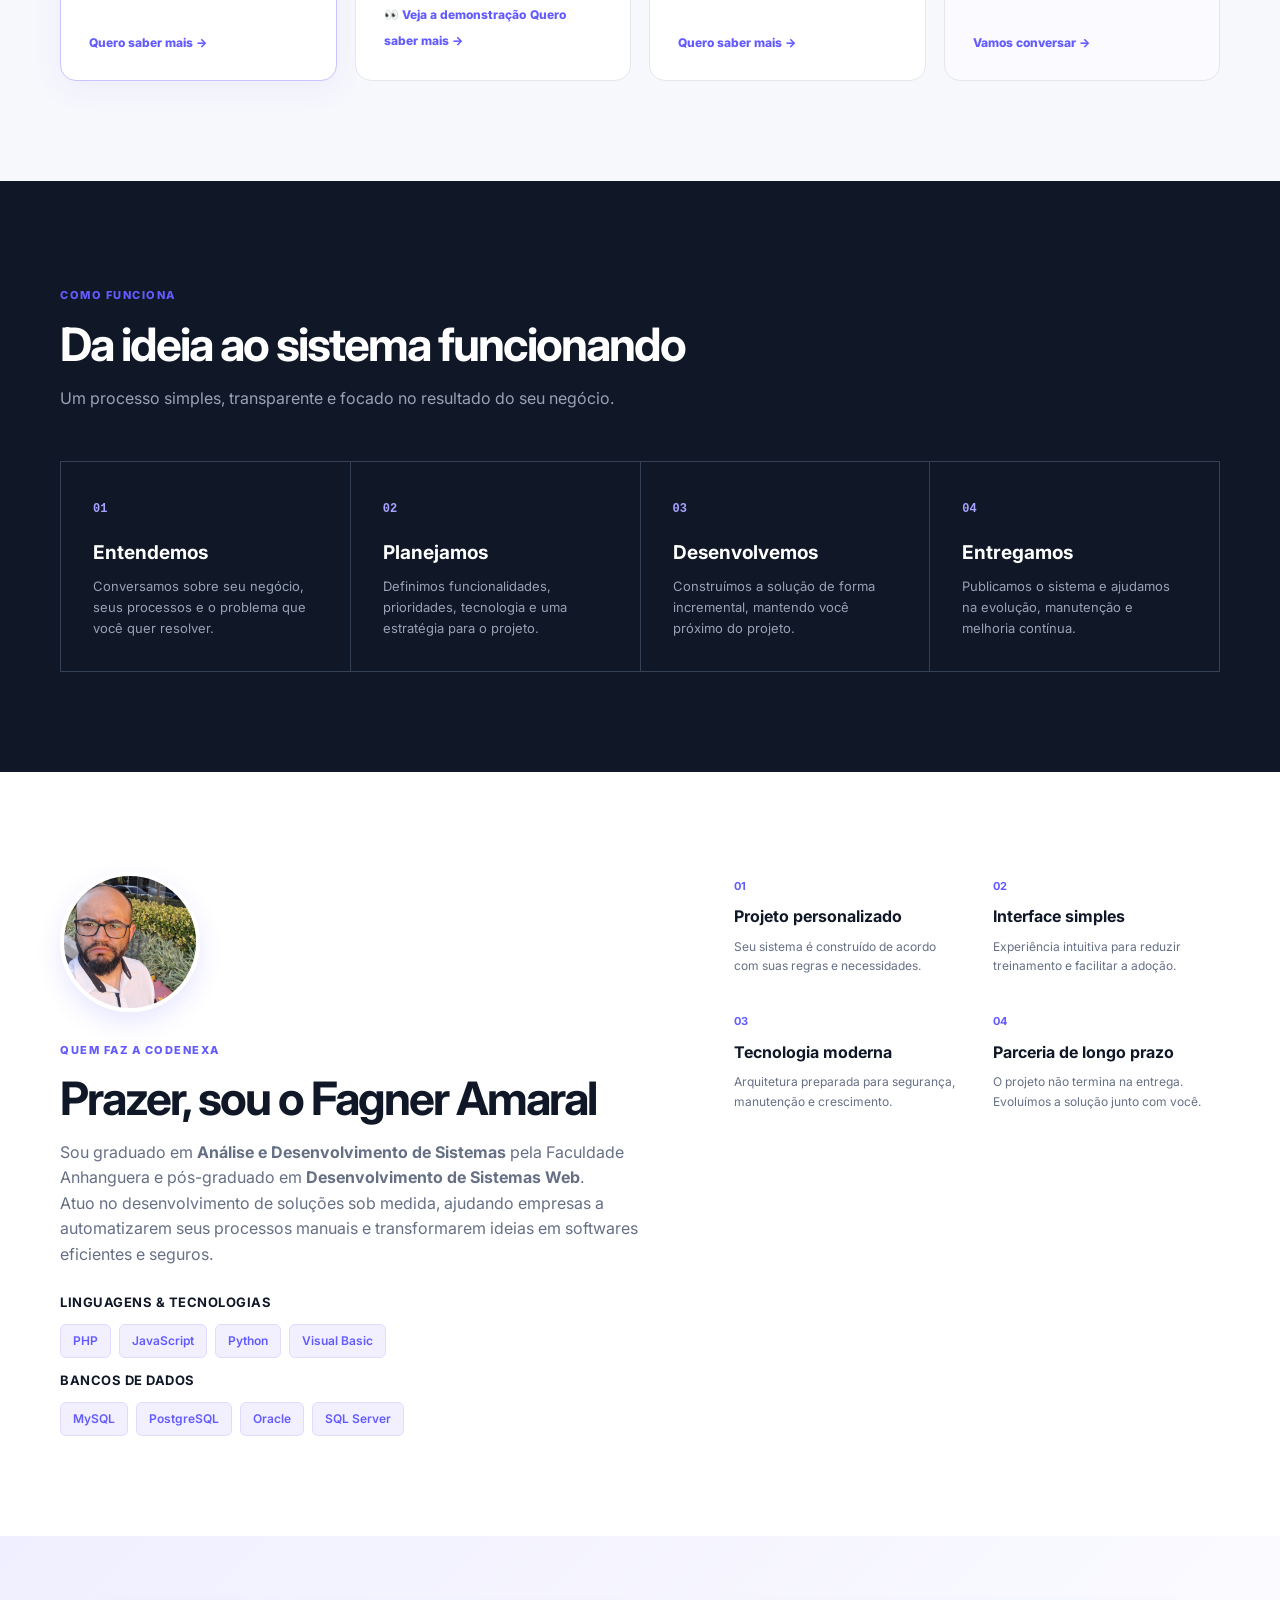
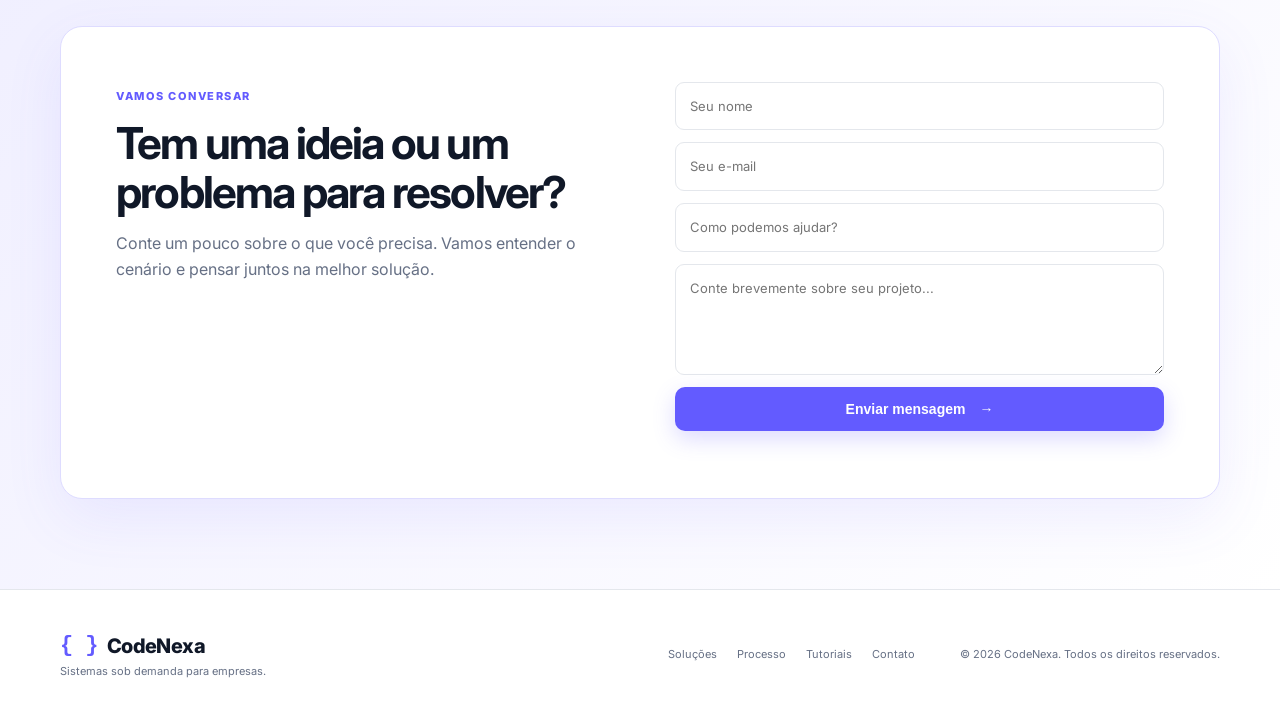
==== commit d3ff792a: "Add 'Tutoriais' link to navigation and footer" ====
--- a/index.html
+++ b/index.html
@@ -1,4 +1,3 @@
-
 <!DOCTYPE html>
 <html lang="pt-BR">
 <head>
@@ -19,6 +18,7 @@
         <a href="#solucoes">Soluções</a>
         <a href="#processo">Como funciona</a>
         <a href="#sobre">Sobre</a>
+        <a href="tutoriais.html">Tutoriais</a>
         <a href="#contato" class="nav-cta">Fale conosco</a>
       </nav>
       <button class="menu-btn" aria-label="Abrir menu">☰</button>
@@ -201,7 +201,7 @@
   <footer>
     <div class="container footer">
       <div><a href="#inicio" class="logo"><span class="logo-mark">{ }</span> CodeNexa</a><p>Sistemas sob demanda para empresas.</p></div>
-      <div class="footer-links"><a href="#solucoes">Soluções</a><a href="#processo">Processo</a><a href="#contato">Contato</a></div>
+      <div class="footer-links"><a href="#solucoes">Soluções</a><a href="#processo">Processo</a><a href="tutoriais.html">Tutoriais</a><a href="#contato">Contato</a></div>
       <p class="copyright">© <span id="year"></span> CodeNexa. Todos os direitos reservados.</p>
     </div>
   </footer>
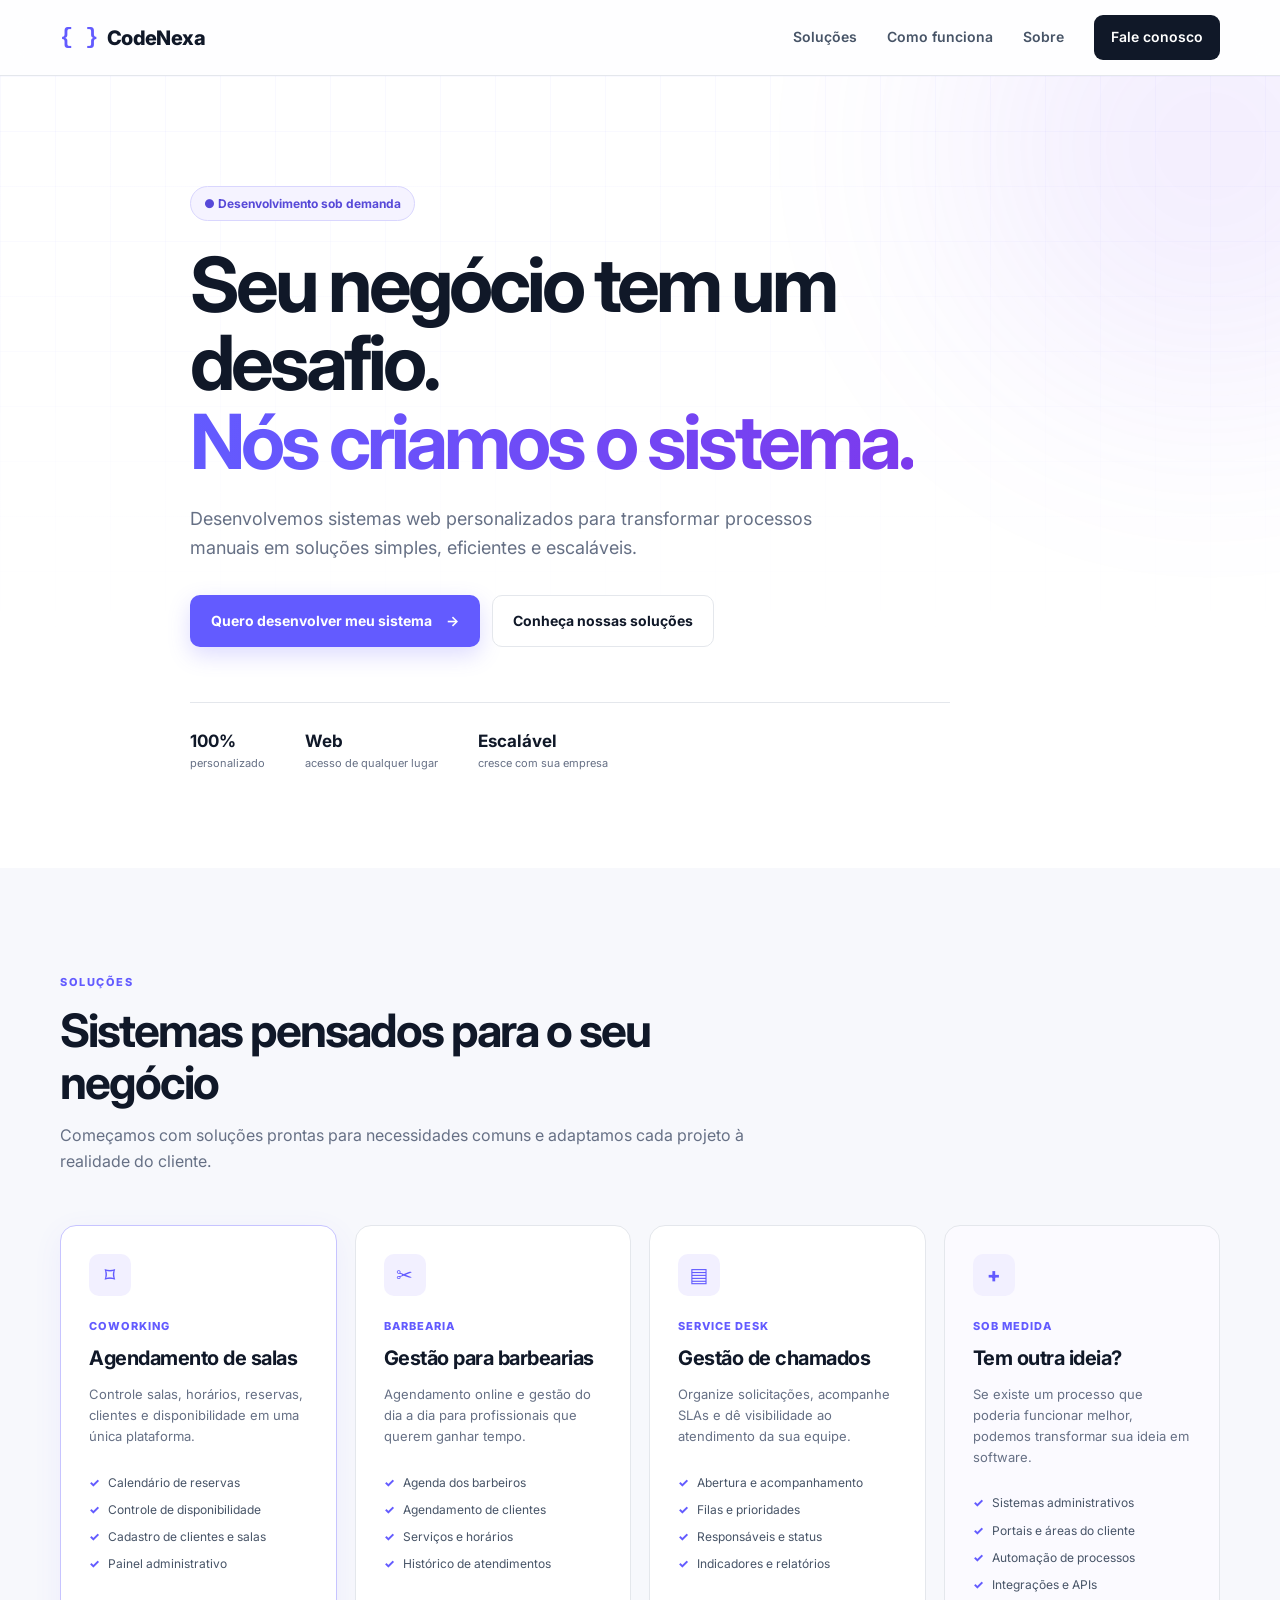
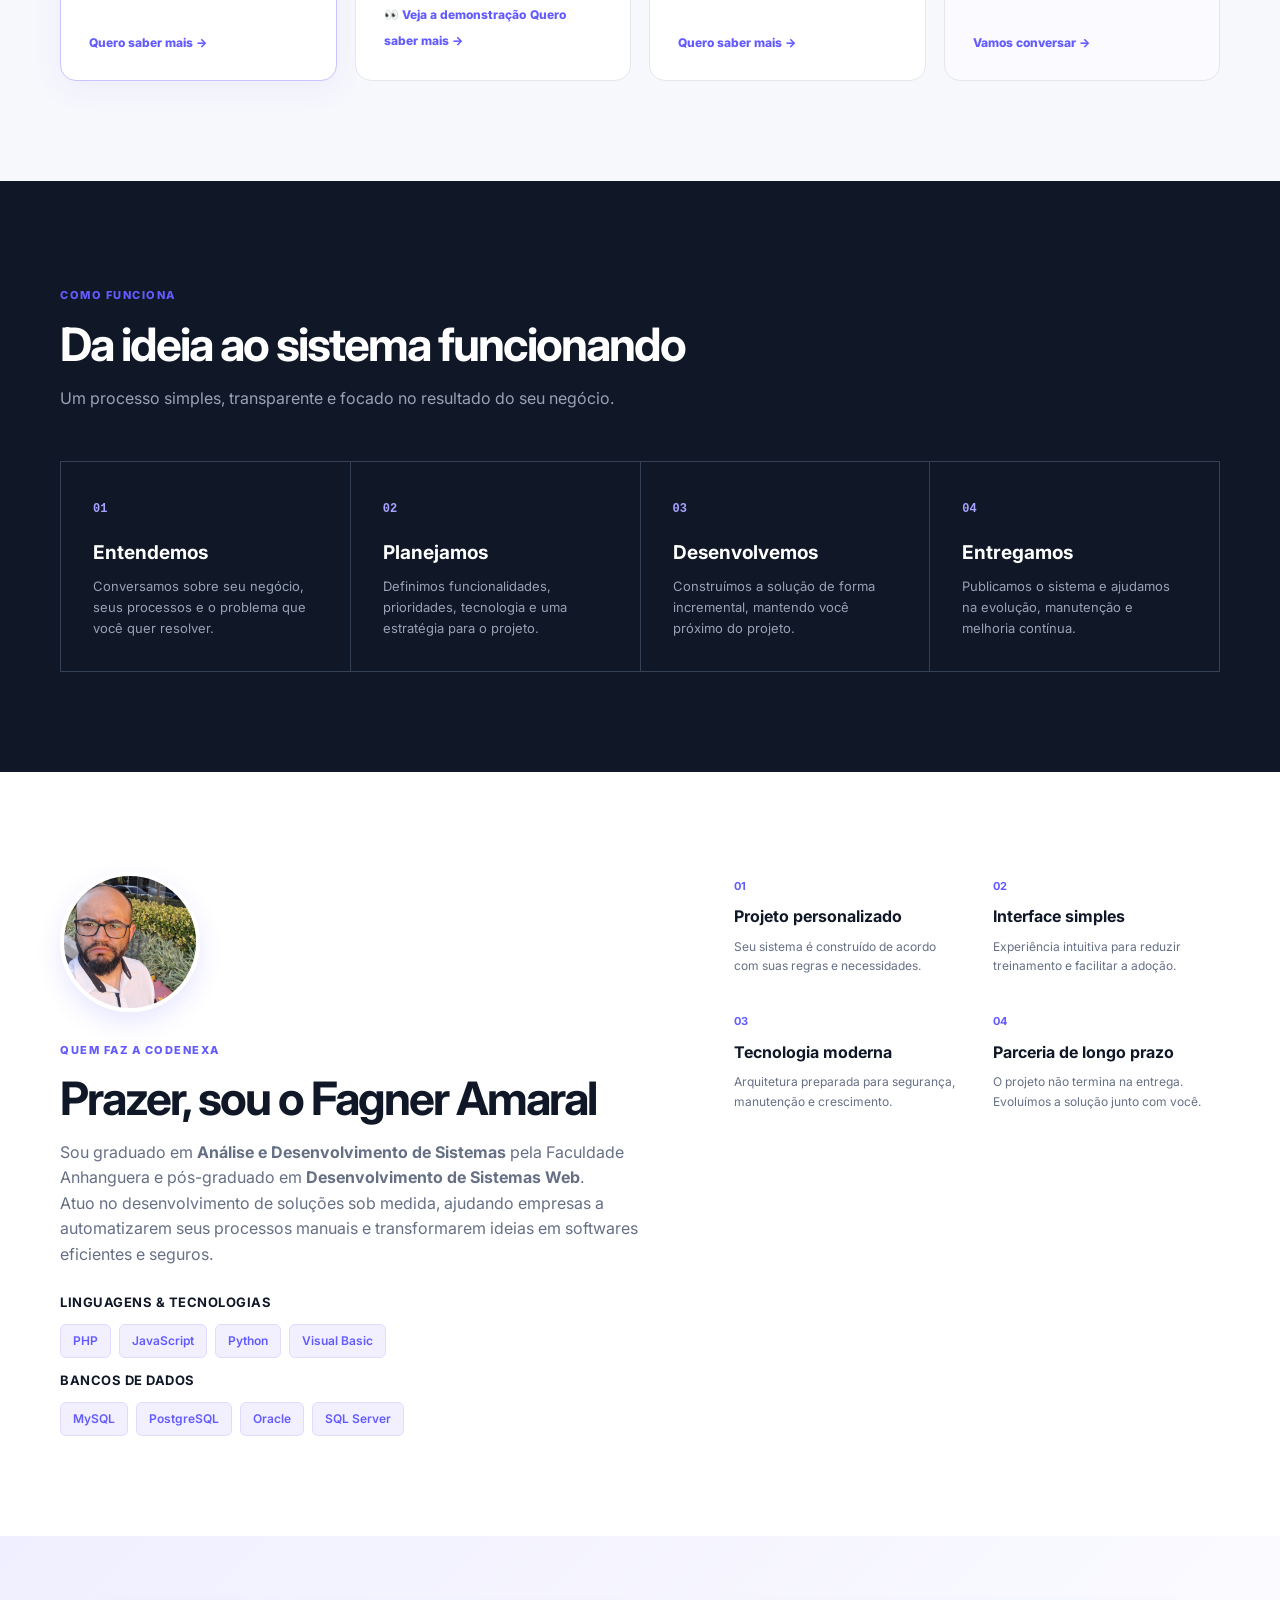
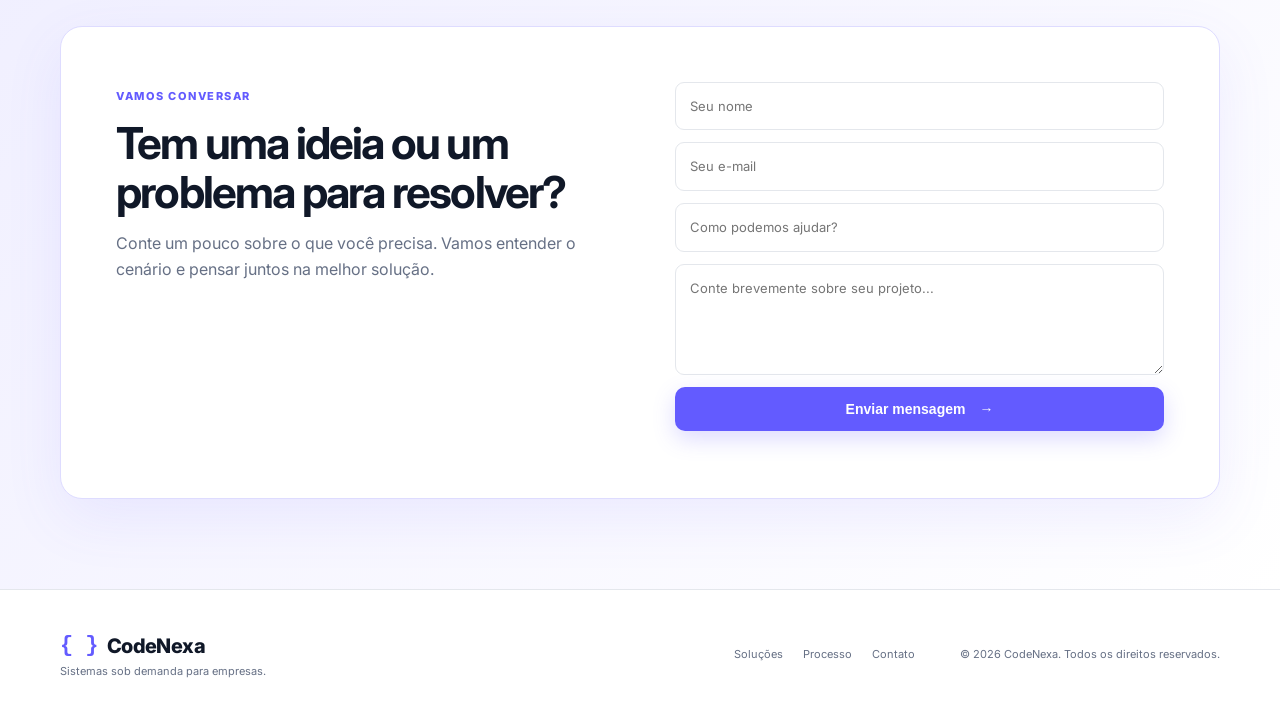
==== commit 5e651bd5: "Update index.html" ====
--- a/index.html
+++ b/index.html
@@ -17,8 +17,7 @@
       <nav>
         <a href="#solucoes">Soluções</a>
         <a href="#processo">Como funciona</a>
-        <a href="#sobre">Sobre</a>
-        <a href="tutoriais.html">Tutoriais</a>
+        <a href="#sobre">Sobre</a>        
         <a href="#contato" class="nav-cta">Fale conosco</a>
       </nav>
       <button class="menu-btn" aria-label="Abrir menu">☰</button>
@@ -82,7 +81,7 @@
               <li>Histórico de atendimentos</li>
             </ul>
             <div class="card-actions">
-              <a class="btn-demo" href="tutoriais/agendamento.html">👀 Veja a demonstração</a>
+              <a class="btn-demo" href="tutoriais.html">👀 Veja a demonstração</a>
               <a href="#contato">Quero saber mais →</a>
             </div>
           </article>
@@ -201,7 +200,8 @@
   <footer>
     <div class="container footer">
       <div><a href="#inicio" class="logo"><span class="logo-mark">{ }</span> CodeNexa</a><p>Sistemas sob demanda para empresas.</p></div>
-      <div class="footer-links"><a href="#solucoes">Soluções</a><a href="#processo">Processo</a><a href="tutoriais.html">Tutoriais</a><a href="#contato">Contato</a></div>
+      <div class="footer-links"><a href="#solucoes">Soluções</a><a href="#processo">Processo</a>
+      <a href="#contato">Contato</a></div>
       <p class="copyright">© <span id="year"></span> CodeNexa. Todos os direitos reservados.</p>
     </div>
   </footer>
